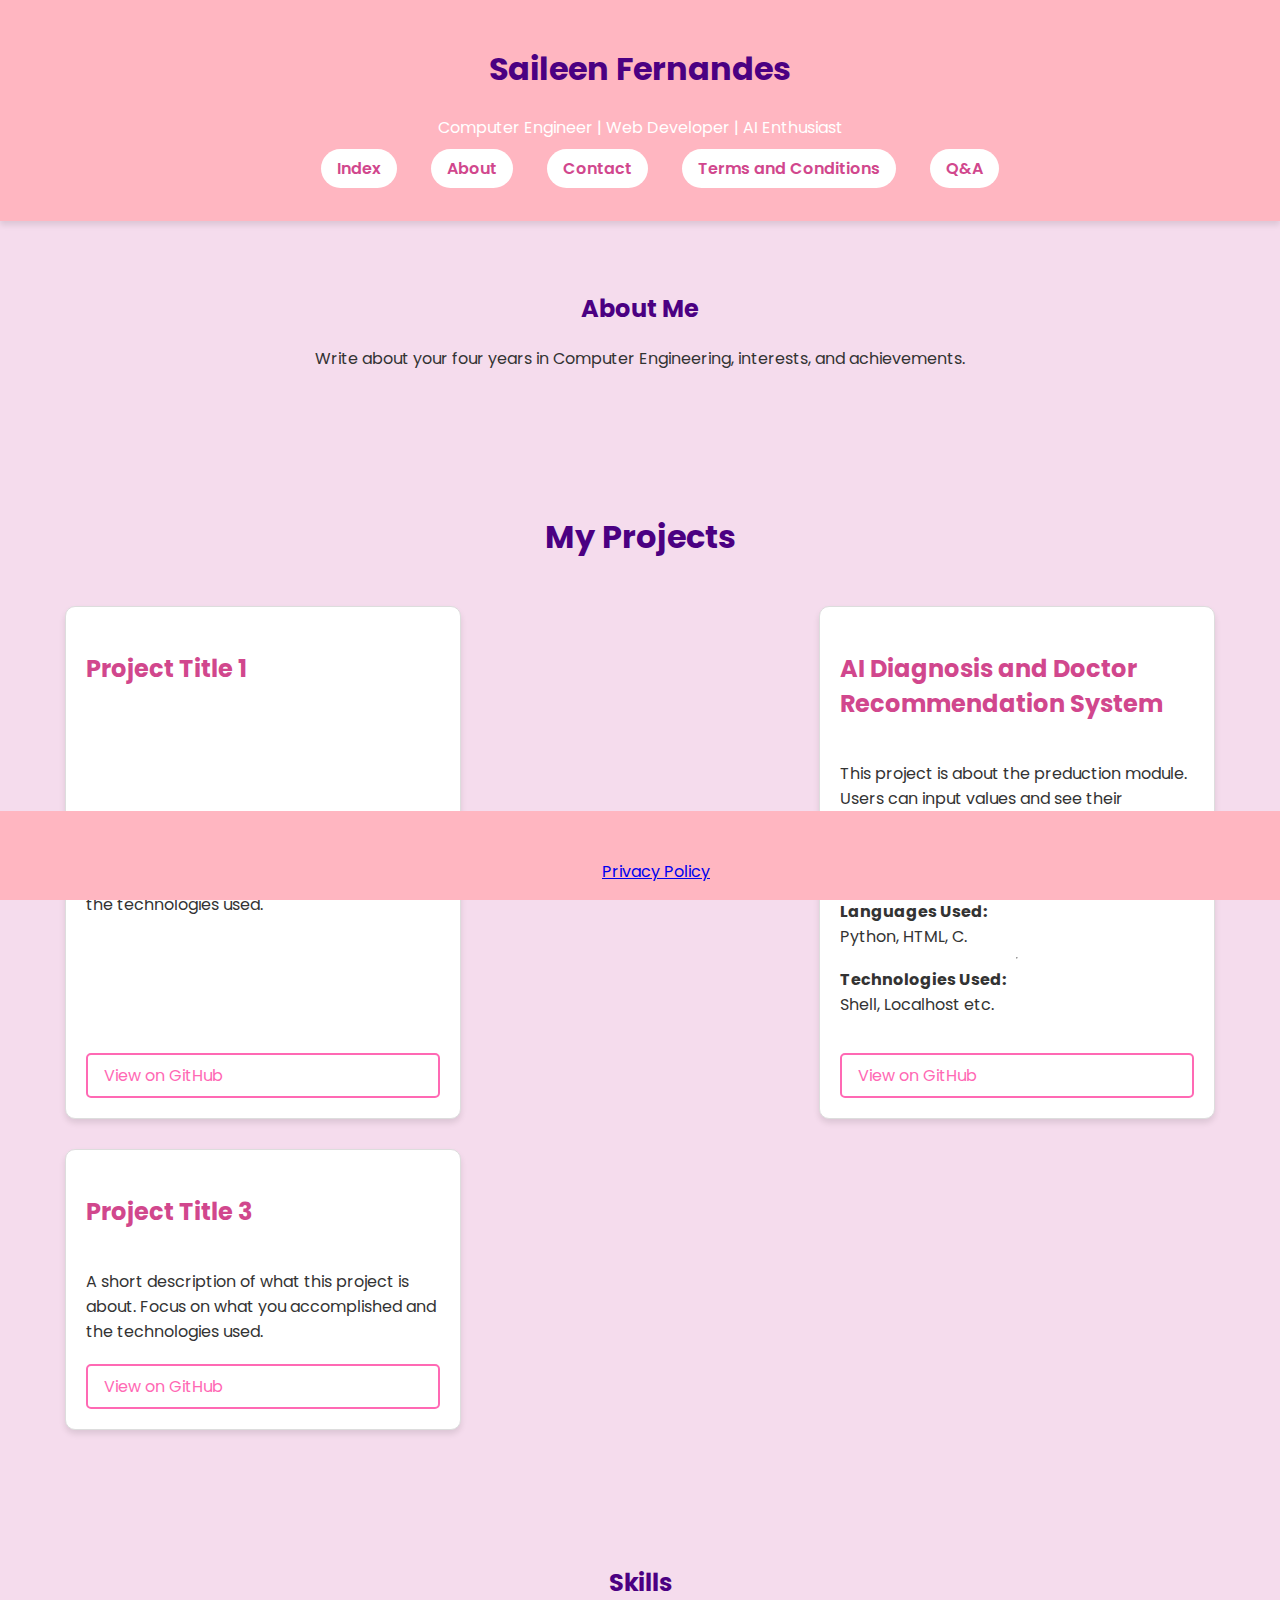
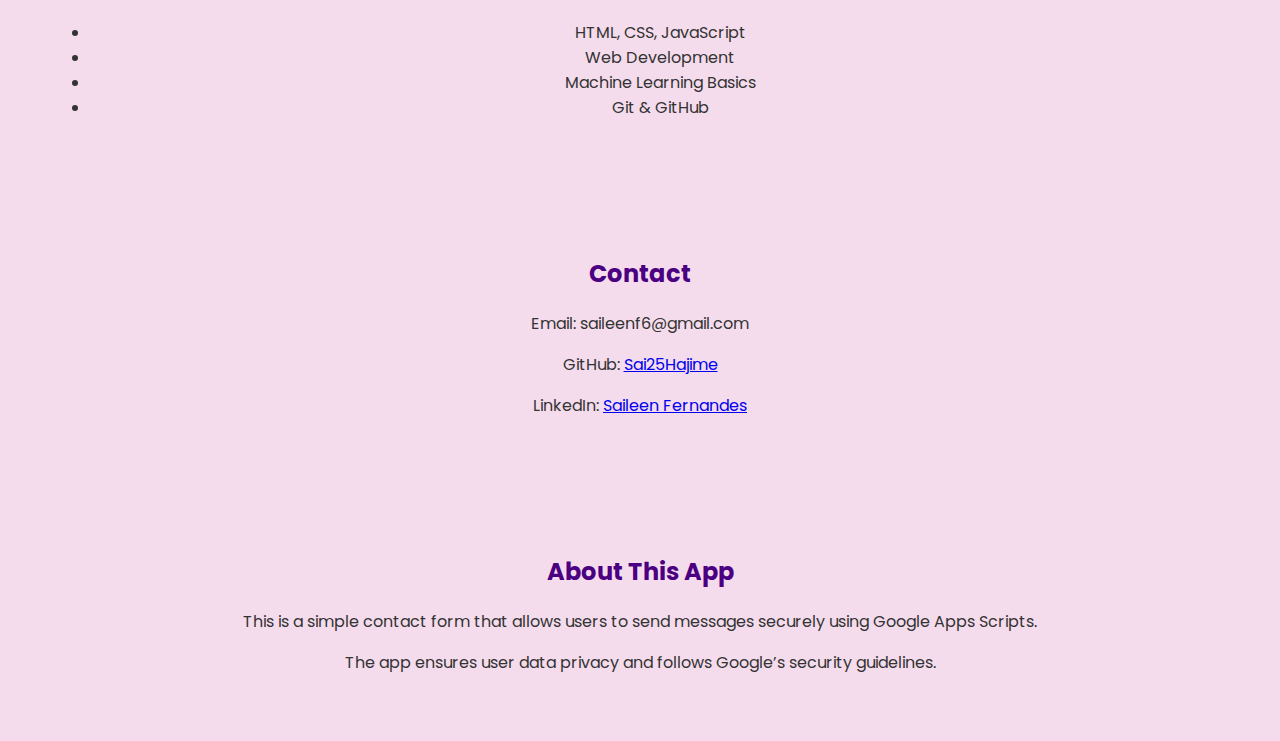
==== index.html @ e2573e19 "Update index.html" ====
<!DOCTYPE html>
<html lang="en">
<head>
    <meta charset="UTF-8">
    <meta name="viewport" content="width=device-width, initial-scale=1.0">
    <meta name="description" content="Saileen Fernandes' Portfolio - Contact me and learn more about my work.">
    <meta name="author" content="Saileen Fernandes">
    <meta name="google-site-verification" content="kmVAQYFOPwcrWgPPDZxK4PKsFajjadbrKK0uUcUKmkM" />
    <title>My Portfolio</title>
    <link href="https://fonts.googleapis.com/css2?family=Poppins:wght@400;700&display=swap" rel="stylesheet">
    <link rel="stylesheet" href="static/css/styles.css">
</head>
<body>
    <header>
        <h1>Saileen Fernandes</h1>
        <p>Computer Engineer | Web Developer | AI Enthusiast</p>
        <nav>
            <ul>
                <a href="index.html">Index</a>
                <a href="about.html">About</a>
                <a href="contact.html">Contact</a>
                <a href="terms.html">Terms and Conditions</a>
                <a href="questions-answers.html">Q&A</a>
            </ul>
        </nav>
    </header>
    
    <section id="about">
        <h2>About Me</h2>
        <p>Write about your four years in Computer Engineering, interests, and achievements.</p>
    </section>
    
    <section class="projects">
        <h2>My Projects</h2>
        <div class="project-box">
            <h3>Project Title 1</h3>
            <p>A short description of what this project is about. Focus on what you accomplished and the technologies used.</p>
            <a href="https://github.com/yourusername/project1" target="_blank">View on GitHub</a>
        </div>
        <div class="project-box">
            <h3>AI Diagnosis and Doctor Recommendation System</h3>
            <p>This project is about the preduction module. Users can input values and see their prediction and they will get a list of recommended doctors. 
            <hr><b>Languages Used:</b> Python, HTML, C. 
            <hr><b>Technologies Used:</b> Shell, Localhost etc.</p>
            <a href="https://github.com/Sai25Hajime/AI-Diagnosis-and-Doctor-Recommendation-System" target="_blank">View on GitHub</a>
        </div>
        <div class="project-box">
            <h3>Project Title 3</h3>
            <p>A short description of what this project is about. Focus on what you accomplished and the technologies used.</p>
            <a href="https://github.com/yourusername/project3" target="_blank">View on GitHub</a>
        </div>
    </section>
    
    <section id="skills">
        <h2>Skills</h2>
        <ul>
            <li>HTML, CSS, JavaScript</li>
            <li>Web Development</li>
            <li>Machine Learning Basics</li>
            <li>Git & GitHub</li>
        </ul>
    </section>
    
    <section id="contact">
        <h2>Contact</h2>
        <p>Email: saileenf6@gmail.com</p>
        <p>GitHub: <a href="https://github.com/Sai25Hajime">Sai25Hajime</a></p>
        <p>LinkedIn: <a href="https://www.linkedin.com/in/saileen-fernandes-553a032b3?utm_source=share&utm_campaign=share_via&utm_content=profile&utm_medium=android_app">Saileen Fernandes</a></p>
        
    </section>
    <section id="about-app">
        <h2>About This App</h2>
        <p>This is a simple contact form that allows users to send messages securely using Google Apps Scripts.</p>
        <p>The app ensures user data privacy and follows Google’s security guidelines.</p>
    </section>
    <footer>
        <p>&copy; 2024 Saileen Fernandes</p>
    </footer>
    <footer>
        <a href="privacy.html">Privacy Policy</a>
    </footer>
    <script src="script.js"></script>
</body>
</html>
---- static/css/styles.css ----
/* General Styling */
body {
    font-family: 'Poppins', sans-serif;
    margin: 0;
    padding: 0;
    background-color: #f5dced; /* Soft pink background */
    color: #333; /* Dark gray text */
}

/* Header Styling */
header {
    background-color: #ffb6c1; /* Soft pink */
    color: white;
    text-align: center;
    padding: 1.5rem;
    box-shadow: 0px 4px 6px rgba(0, 0, 0, 0.1);
}

/* Navigation */
nav {
    margin-top: 10px;
}

nav a {
    text-decoration: none;
    color: #d1478d;
    font-weight: 600;
    margin: 0 15px;
    padding: 8px 16px;
    border-radius: 20px;
    background-color: white; /* Hot pink */
    transition: 0.3s ease-in-out;
}

nav a:hover {
    background-color: #d1478d; /* Slightly darker pink */
    color:white;
}

nav a:active {
    background-color: #f2cbee; /* Darker pink */
}

/* Main Section */
section {
    text-align: center;
    padding: 50px;
}

h1, h2 {
    color: #4B0082; /* Dark pink for headings */
}

/* Buttons */
button {
    background-color: #ff69b4;
    color: white;
    border: none;
    padding: 12px 20px;
    font-size: 16px;
    border-radius: 25px;
    cursor: pointer;
    transition: 0.3s;
}

button:hover {
    background-color: #6a0dad; /* Darker pink */
}

button:active {
    background-color: #9aa4e6; /* Darker pink */
}

/* Footer */
footer {
    text-align: center;
    background-color: #ffb6c1;
    color: white;
    padding: 1rem;
    position: fixed;
    bottom: 0;
    width: 100%;
}

/* Project Section Styling */
.projects {
    display: flex;
    justify-content: space-between;
    flex-wrap: wrap;
    text-align: center;
    padding: 50px;
}

.projects h2 {
    font-size: 2rem;
    color: #4B0082; /* Dark purple for headings */
    margin-bottom: 30px;
    width: 100%;
}

.project-box {
    display: flex;
    flex-direction: column;
    justify-content: space-between;
    width: 30%;
    margin: 15px;
    padding: 20px;
    background-color: #fff;
    border: 1px solid #ddd;
    border-radius: 10px;
    box-shadow: 0 4px 6px rgba(0, 0, 0, 0.1);
    text-align: left;
    transition: transform 0.3s ease-in-out;
}

.project-box:hover {
    transform: scale(1.05);
    box-shadow: 0 8px 12px rgba(0, 0, 0, 0.15);
}

.project-box h3 {
    font-size: 1.5rem;
    color: #d1478d; /* Dark pink for project titles */
}

.project-box p {
    font-size: 1rem;
    color: #333;
    margin-bottom: 20px;
}

.project-box a {
    font-size: 1rem;
    color: #ff69b4; /* Hot pink link */
    text-decoration: none;
    border: 2px solid #ff69b4;
    padding: 8px 16px;
    border-radius: 5px;
    transition: 0.3s ease;
}

.project-box a:hover {
    background-color: #d1478d;
    color: white;
    border-color: #d1478d;
}
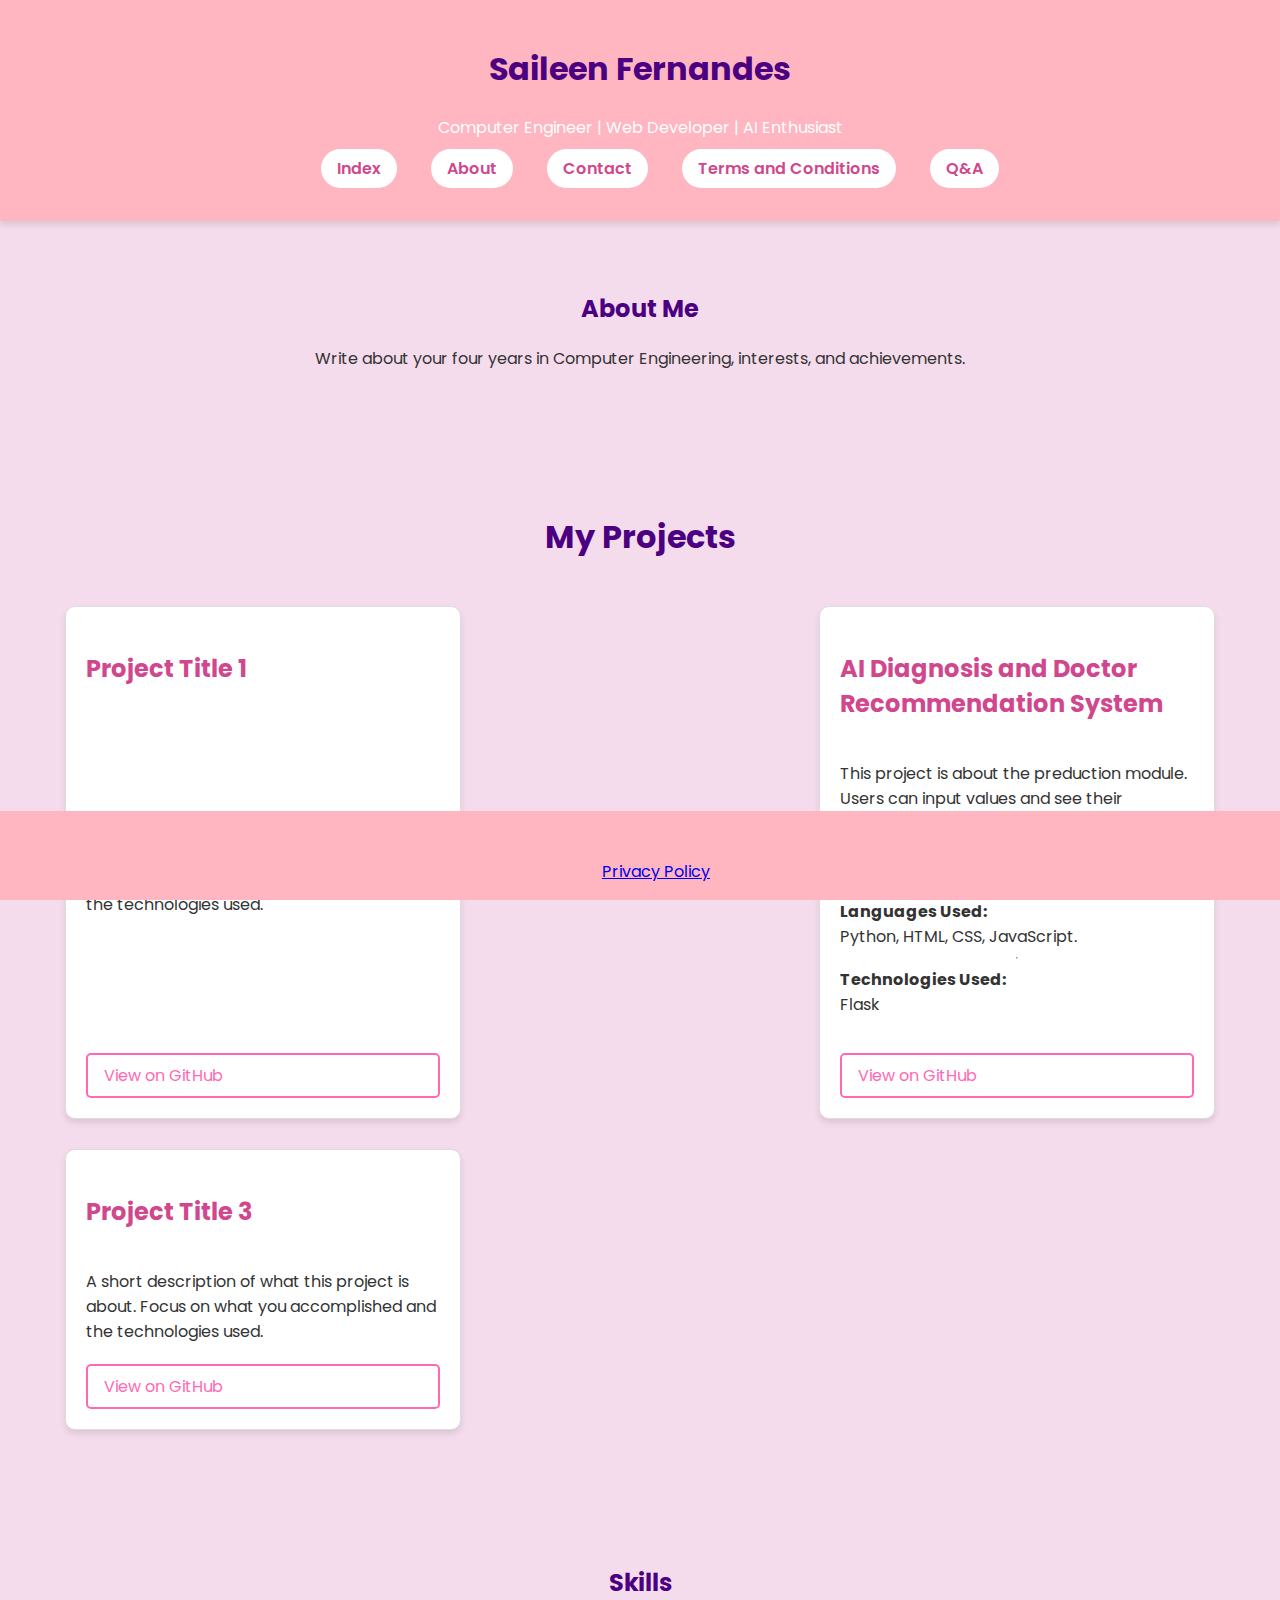
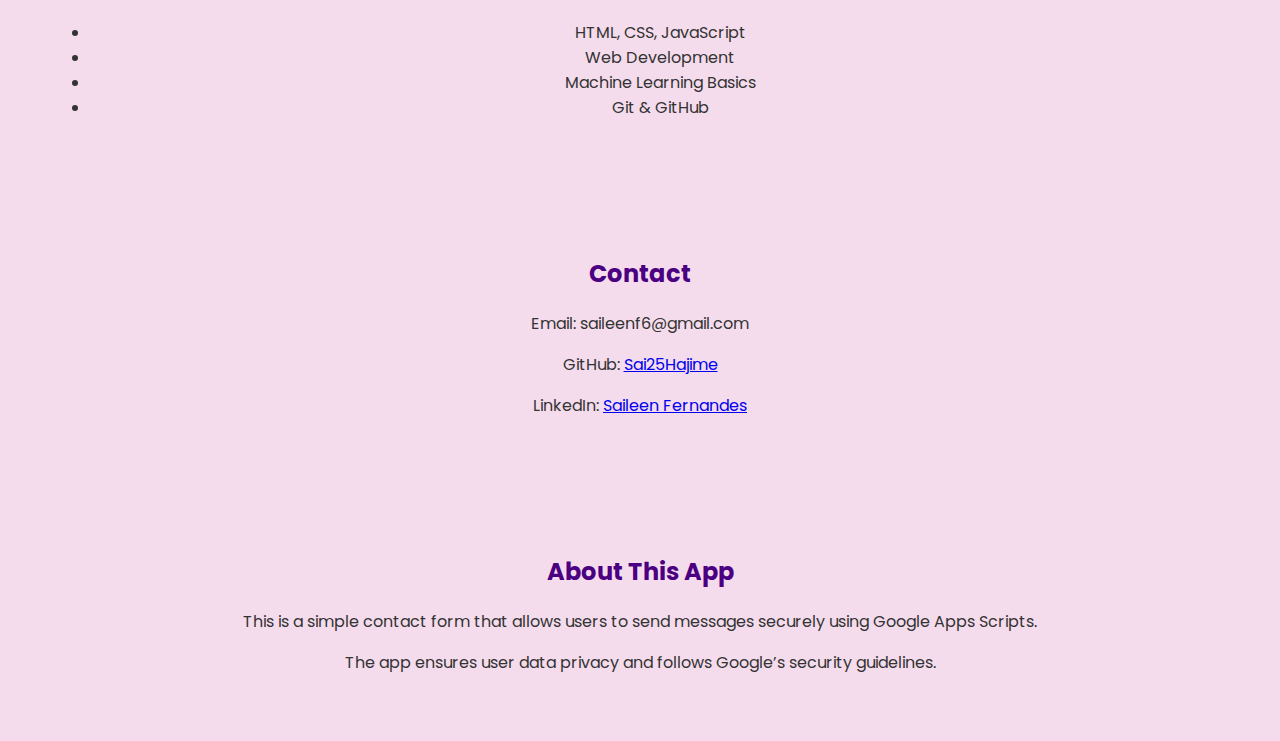
==== commit f9afceb8: "Update index.html" ====
--- a/index.html
+++ b/index.html
@@ -40,8 +40,8 @@
         <div class="project-box">
             <h3>AI Diagnosis and Doctor Recommendation System</h3>
             <p>This project is about the preduction module. Users can input values and see their prediction and they will get a list of recommended doctors. 
-            <hr><b>Languages Used:</b> Python, HTML, C. 
-            <hr><b>Technologies Used:</b> Shell, Localhost etc.</p>
+            <hr><b>Languages Used:</b> Python, HTML, CSS, JavaScript. 
+            <hr><b>Technologies Used:</b> Flask </p>
             <a href="https://github.com/Sai25Hajime/AI-Diagnosis-and-Doctor-Recommendation-System" target="_blank">View on GitHub</a>
         </div>
         <div class="project-box">
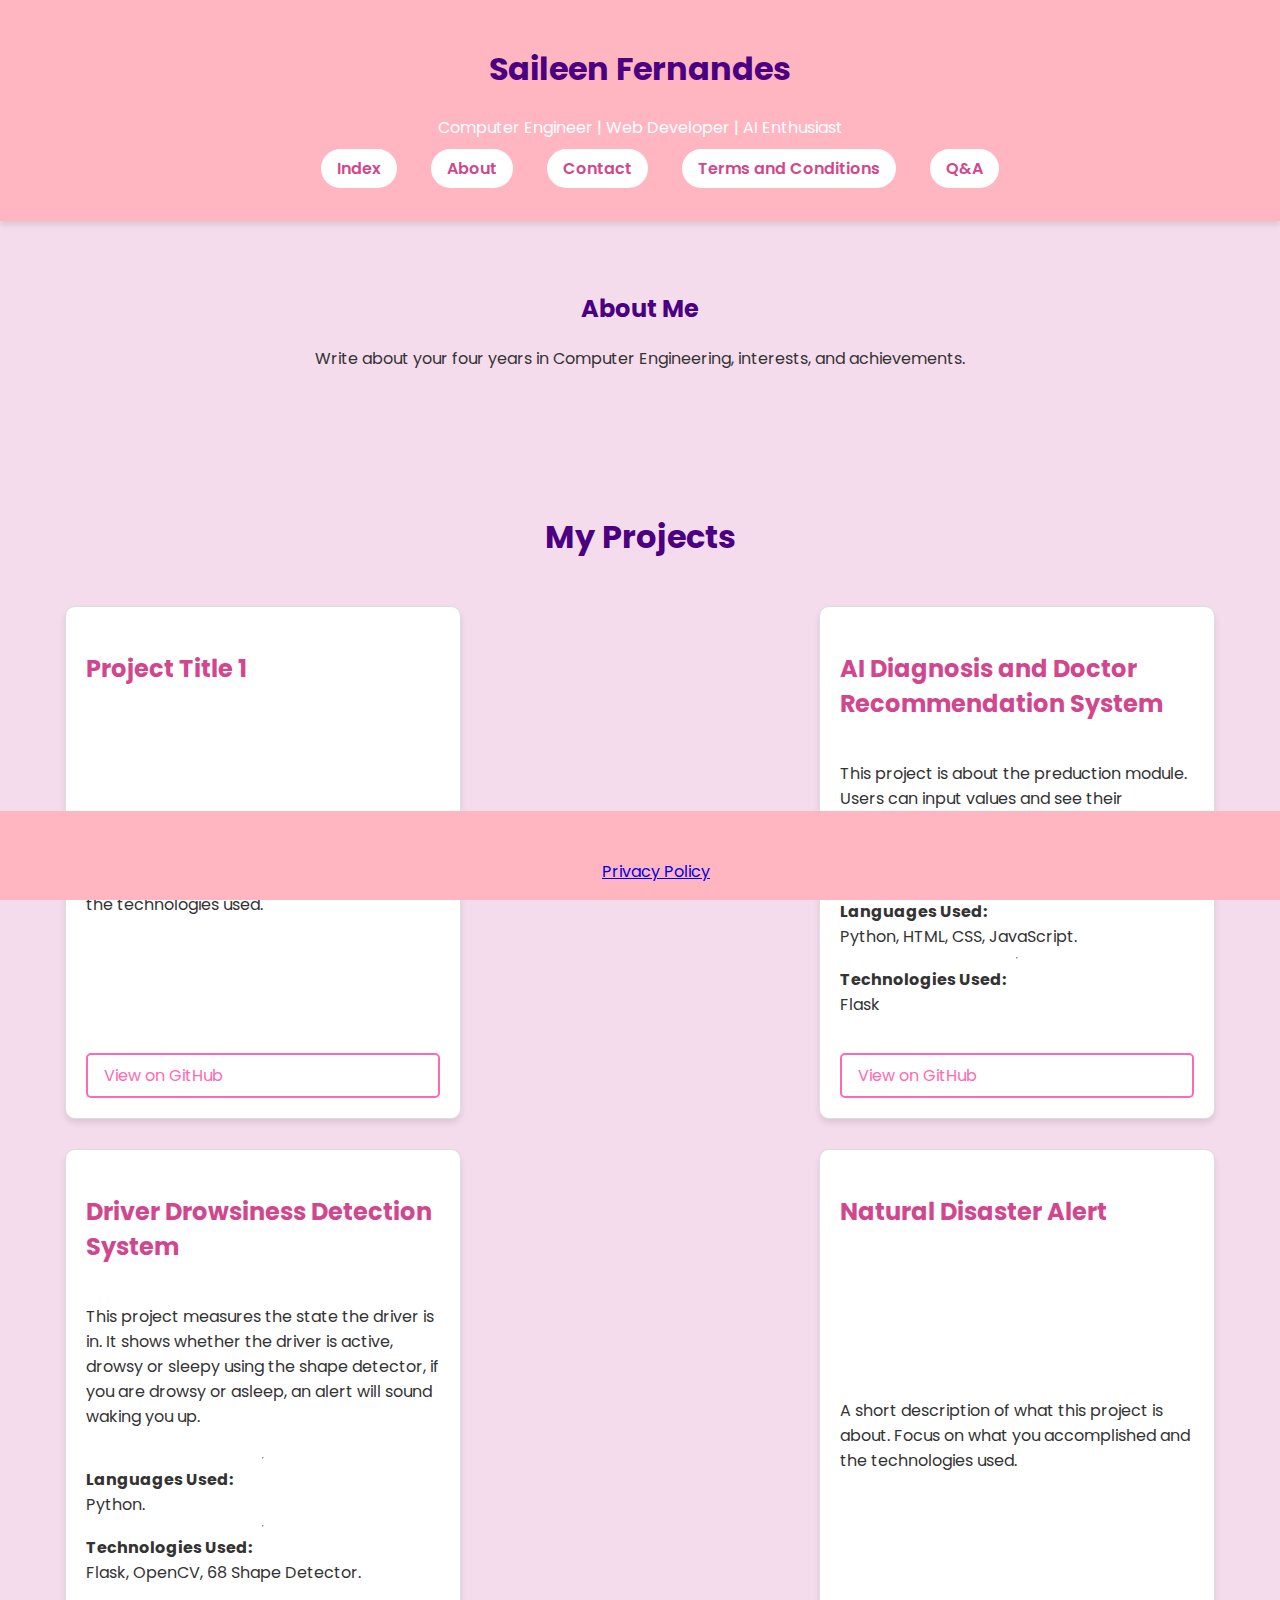
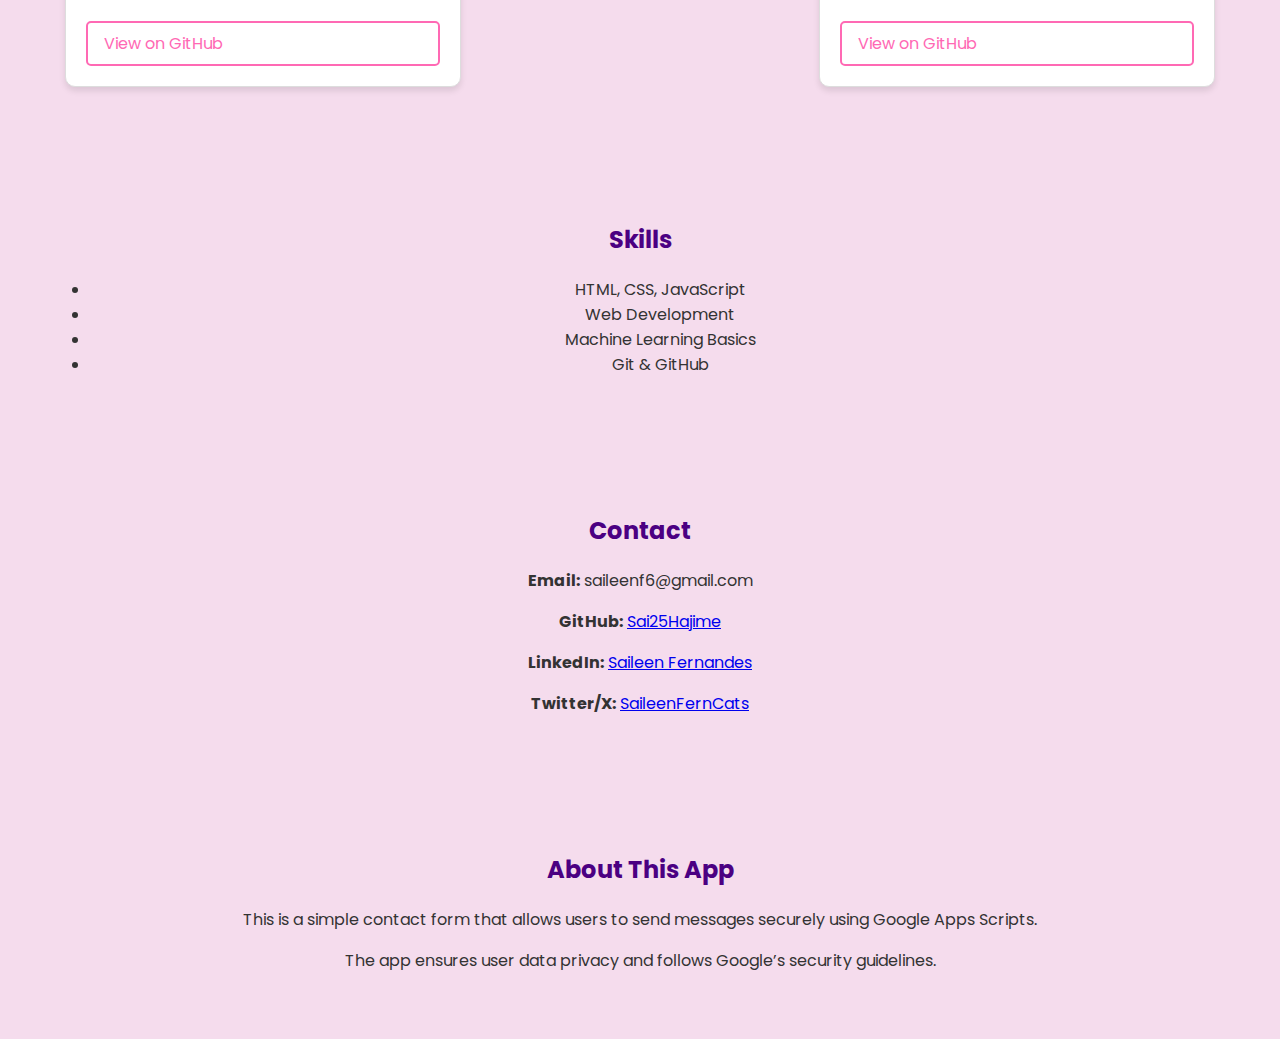
==== commit c6135bbd: "Update index.html" ====
--- a/index.html
+++ b/index.html
@@ -39,15 +39,23 @@
         </div>
         <div class="project-box">
             <h3>AI Diagnosis and Doctor Recommendation System</h3>
-            <p>This project is about the preduction module. Users can input values and see their prediction and they will get a list of recommended doctors. 
+            <p>This project is about the preduction module. Users can input values and see their prediction and they will get a list of recommended doctors. It's for diabetes.
             <hr><b>Languages Used:</b> Python, HTML, CSS, JavaScript. 
             <hr><b>Technologies Used:</b> Flask </p>
             <a href="https://github.com/Sai25Hajime/AI-Diagnosis-and-Doctor-Recommendation-System" target="_blank">View on GitHub</a>
         </div>
         <div class="project-box">
-            <h3>Project Title 3</h3>
+            <h3>Driver Drowsiness Detection System</h3>
+            <p>This project measures the state the driver is in. It shows whether the driver is active, drowsy or sleepy using the shape detector, if you are drowsy or asleep, an alert will sound waking you up.
+            <hr><b>Languages Used:</b> Python. 
+            <hr><b>Technologies Used:</b> Flask, OpenCV, 68 Shape Detector. </p>
+            
+            <a href="https://github.com/Sai25Hajime/Driver-Drowsiness-Detection-System" target="_blank">View on GitHub</a>
+        </div>
+        <div class="project-box">
+            <h3>Natural Disaster Alert</h3>
             <p>A short description of what this project is about. Focus on what you accomplished and the technologies used.</p>
-            <a href="https://github.com/yourusername/project3" target="_blank">View on GitHub</a>
+            <a href="https://github.com/Sai25Hajime/Natural-Disaster-Alert" target="_blank">View on GitHub</a>
         </div>
     </section>
     
@@ -63,10 +71,10 @@
     
     <section id="contact">
         <h2>Contact</h2>
-        <p>Email: saileenf6@gmail.com</p>
-        <p>GitHub: <a href="https://github.com/Sai25Hajime">Sai25Hajime</a></p>
-        <p>LinkedIn: <a href="https://www.linkedin.com/in/saileen-fernandes-553a032b3?utm_source=share&utm_campaign=share_via&utm_content=profile&utm_medium=android_app">Saileen Fernandes</a></p>
-        
+        <p><b>Email:</b> saileenf6@gmail.com</p>
+        <p><b>GitHub:</b> <a href="https://github.com/Sai25Hajime">Sai25Hajime</a></p>
+        <p><b>LinkedIn:</b> <a href="https://www.linkedin.com/in/saileen-fernandes-553a032b3?utm_source=share&utm_campaign=share_via&utm_content=profile&utm_medium=android_app">Saileen Fernandes</a></p>
+        <p><b>Twitter/X:</b> <a href="https://x.com/SaileenFernCats">SaileenFernCats</a></p>
     </section>
     <section id="about-app">
         <h2>About This App</h2>
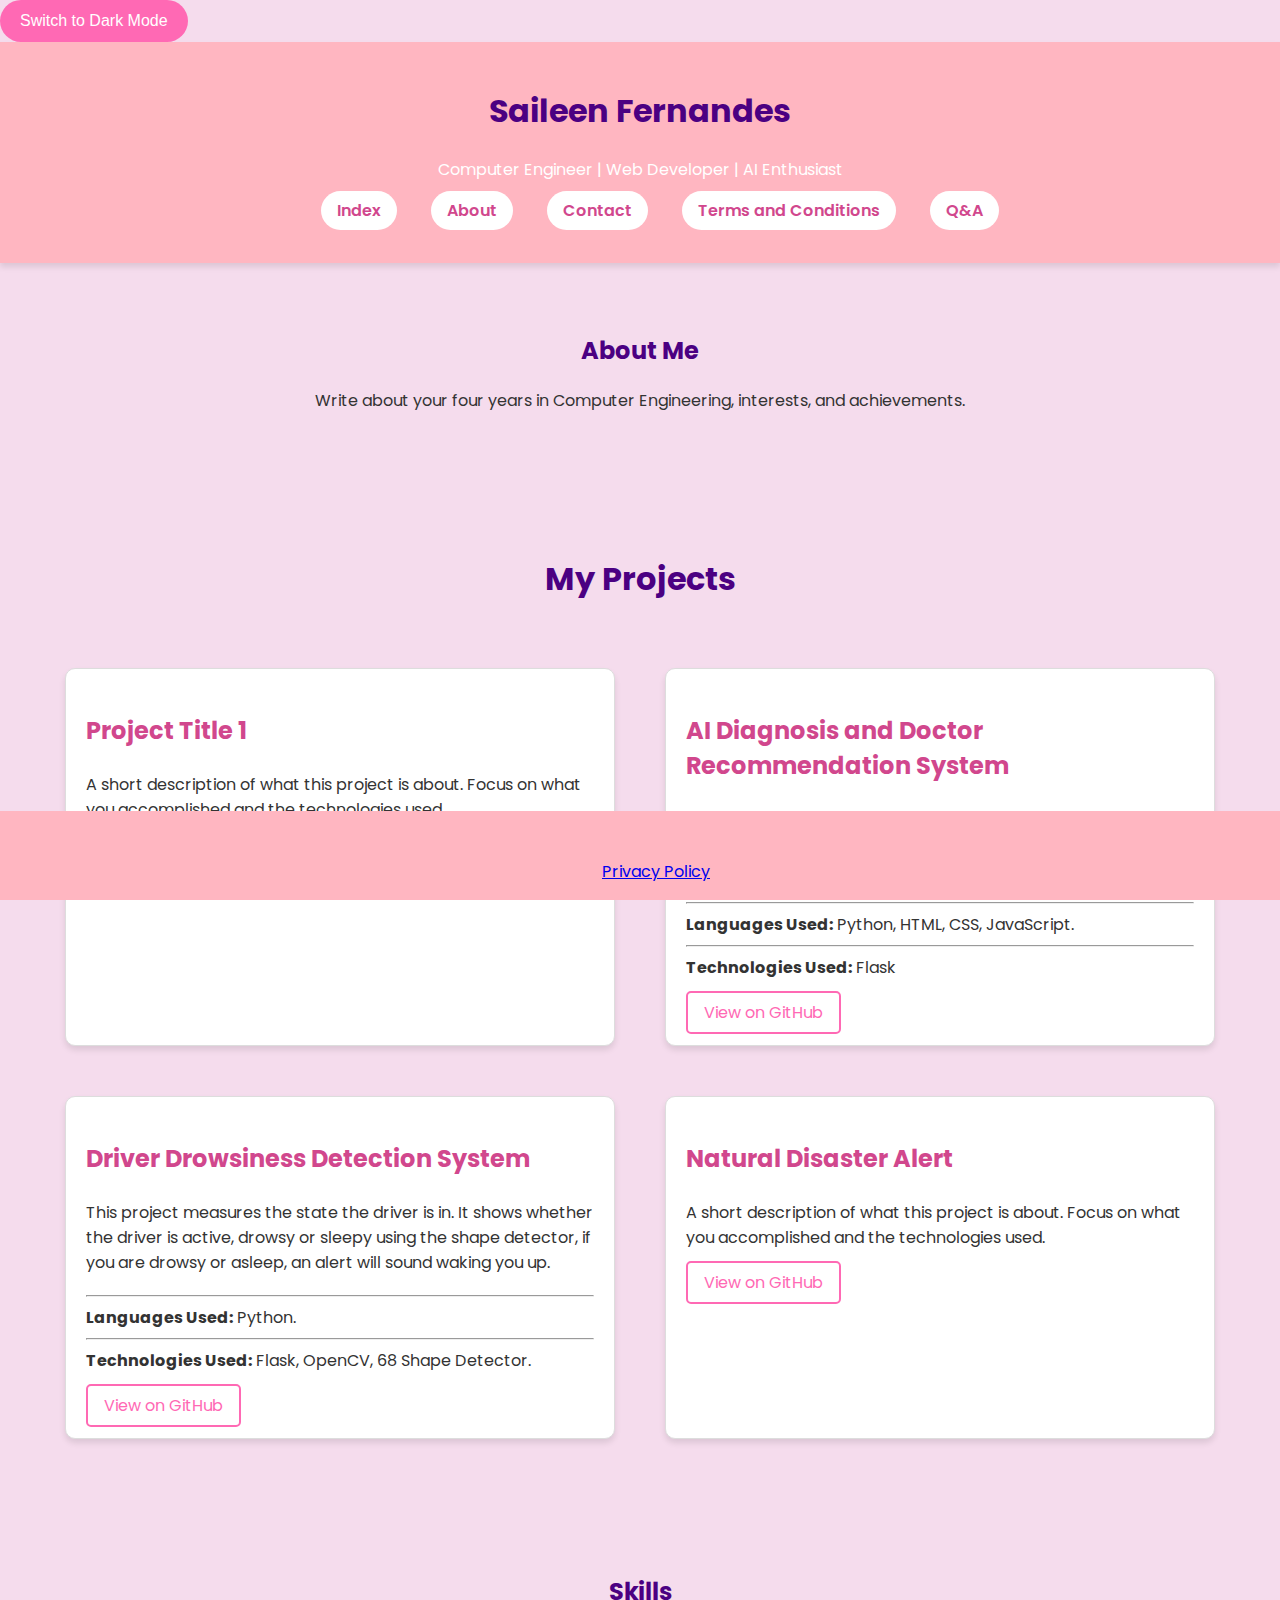
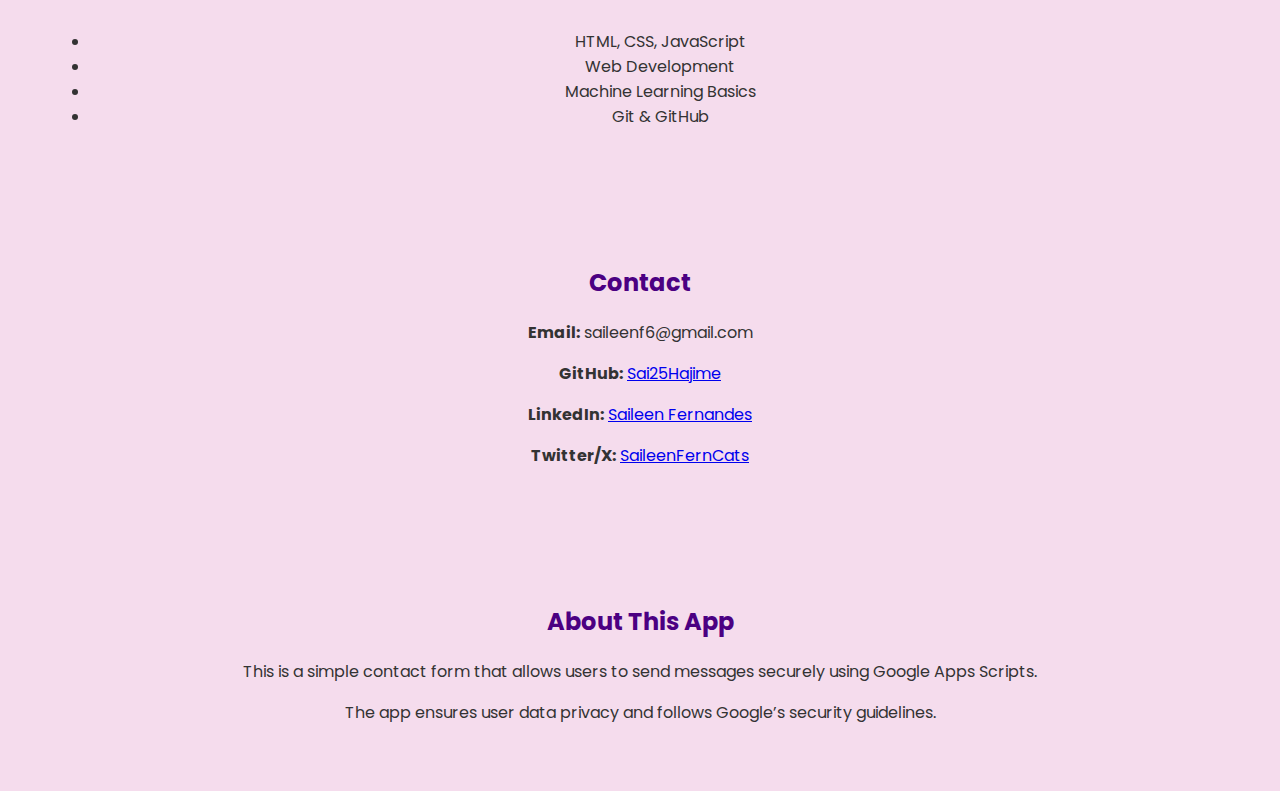
==== commit 62f37183: "Update index.html" ====
--- a/index.html
+++ b/index.html
@@ -9,6 +9,7 @@
     <title>My Portfolio</title>
     <link href="https://fonts.googleapis.com/css2?family=Poppins:wght@400;700&display=swap" rel="stylesheet">
     <link rel="stylesheet" href="static/css/styles.css">
+    <button id="theme-toggle">Switch to Dark Mode</button>
 </head>
 <body>
     <header>
--- a/static/css/styles.css
+++ b/static/css/styles.css
@@ -87,6 +87,7 @@
     display: flex;
     justify-content: space-between;
     flex-wrap: wrap;
+    gap: 20px; /* Adds spacing between the boxes */
     text-align: center;
     padding: 50px;
 }
@@ -99,10 +100,7 @@
 }
 
 .project-box {
-    display: flex;
-    flex-direction: column;
-    justify-content: space-between;
-    width: 30%;
+    flex: 1 1 30%; /* This allows the project boxes to grow/shrink and fill the available space */
     margin: 15px;
     padding: 20px;
     background-color: #fff;
@@ -111,6 +109,7 @@
     box-shadow: 0 4px 6px rgba(0, 0, 0, 0.1);
     text-align: left;
     transition: transform 0.3s ease-in-out;
+    min-width: 280px; /* Ensures the boxes don't get too small on small screens */
 }
 
 .project-box:hover {
@@ -144,3 +143,55 @@
     color: white;
     border-color: #d1478d;
 }
+
+/* Dark Mode */
+.dark-mode {
+    background-color: #121212;
+    color: #e0e0e0;
+}
+
+.dark-mode header {
+    background-color: #333;
+}
+
+.dark-mode nav a {
+    background-color: #444;
+    color: white;
+}
+
+.dark-mode nav a:hover {
+    background-color: #555;
+}
+
+.dark-mode .project-box {
+    background-color: #222;
+    border-color: #444;
+}
+
+.dark-mode .project-box h3 {
+    color: #ff69b4;
+}
+
+.dark-mode .project-box a {
+    color: #ff69b4;
+    border-color: #ff69b4;
+}
+
+.dark-mode .project-box a:hover {
+    background-color: #d1478d;
+    color: white;
+}
+
+.dark-mode footer {
+    background-color: #333;
+}
+
+
+
+/* Responsive adjustment */
+@media screen and (max-width: 768px) {
+    .project-box {
+        flex: 1 1 100%; /* On smaller screens, each box will take 100% width */
+        margin: 10px 0;
+    }
+}
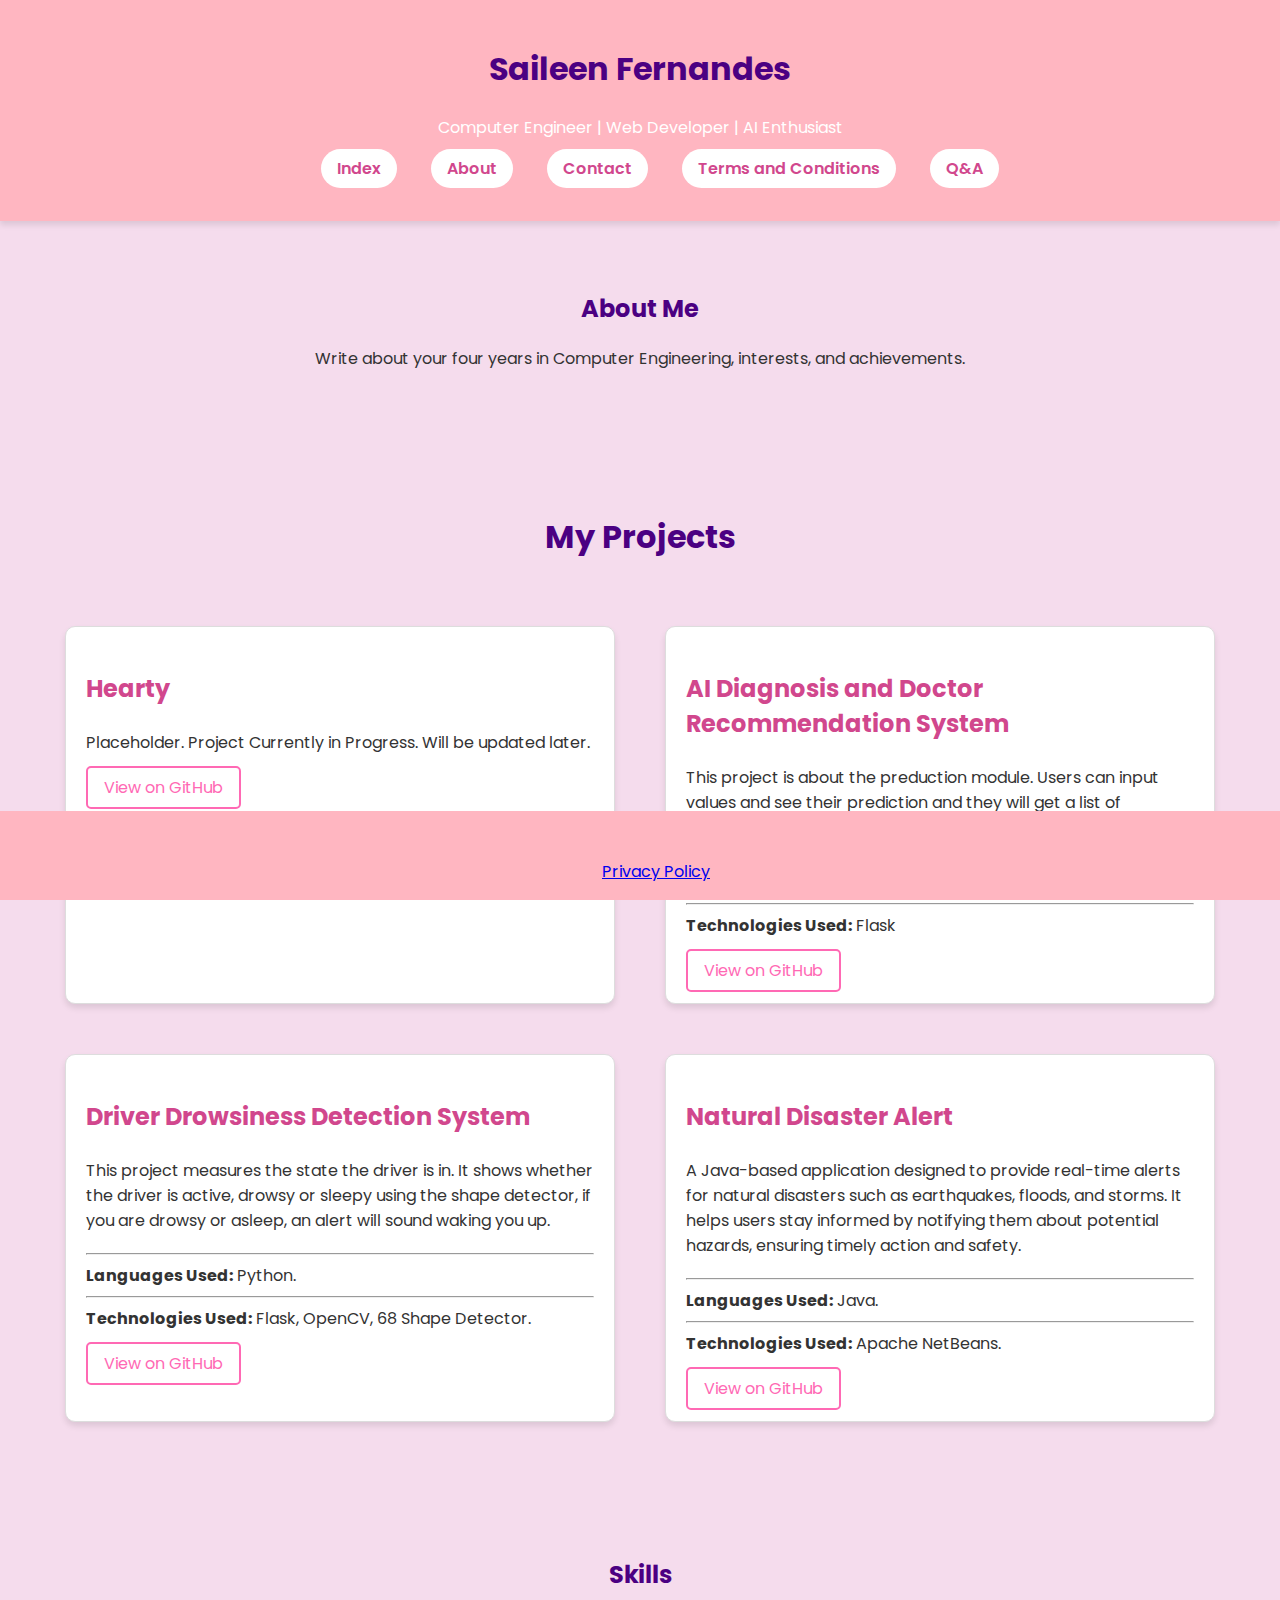
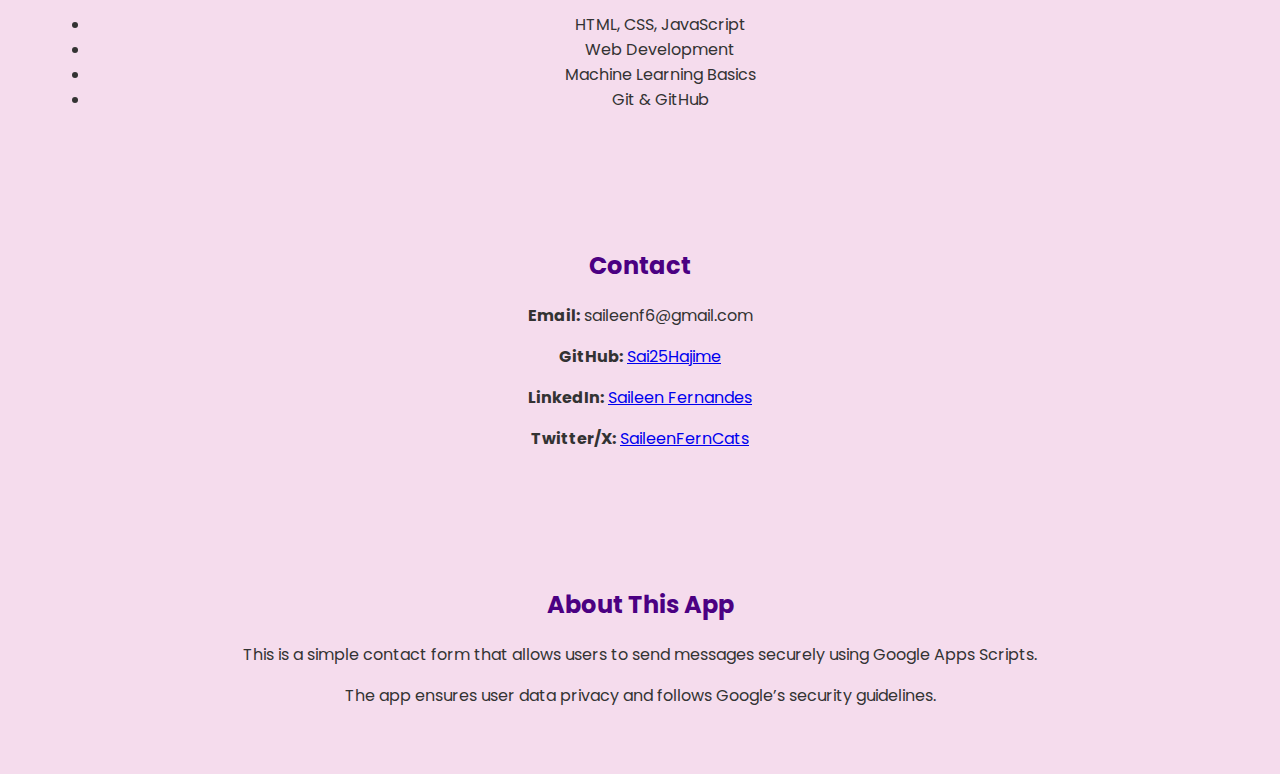
==== commit 8cd5cfdd: "Update index.html" ====
--- a/index.html
+++ b/index.html
@@ -9,7 +9,6 @@
     <title>My Portfolio</title>
     <link href="https://fonts.googleapis.com/css2?family=Poppins:wght@400;700&display=swap" rel="stylesheet">
     <link rel="stylesheet" href="static/css/styles.css">
-    <button id="theme-toggle">Switch to Dark Mode</button>
 </head>
 <body>
     <header>
@@ -34,8 +33,8 @@
     <section class="projects">
         <h2>My Projects</h2>
         <div class="project-box">
-            <h3>Project Title 1</h3>
-            <p>A short description of what this project is about. Focus on what you accomplished and the technologies used.</p>
+            <h3>Hearty</h3>
+            <p>Placeholder. Project Currently in Progress. Will be updated later.</p>
             <a href="https://github.com/yourusername/project1" target="_blank">View on GitHub</a>
         </div>
         <div class="project-box">
@@ -55,7 +54,9 @@
         </div>
         <div class="project-box">
             <h3>Natural Disaster Alert</h3>
-            <p>A short description of what this project is about. Focus on what you accomplished and the technologies used.</p>
+            <p>A Java-based application designed to provide real-time alerts for natural disasters such as earthquakes, floods, and storms. It helps users stay informed by notifying them about potential hazards, ensuring timely action and safety.
+            <hr><b>Languages Used:</b> Java. 
+            <hr><b>Technologies Used:</b> Apache NetBeans.</p>
             <a href="https://github.com/Sai25Hajime/Natural-Disaster-Alert" target="_blank">View on GitHub</a>
         </div>
     </section>
--- a/static/css/styles.css
+++ b/static/css/styles.css
@@ -50,6 +50,33 @@
 h1, h2 {
     color: #4B0082; /* Dark pink for headings */
 }
+
+/* Light Mode Links */
+a {
+    color: #0000EE; /* Default blue */
+}
+
+a:hover {
+    color: #FF0000; /* Red */
+}
+
+a:visited {
+    color: #800080; /* Purple */
+}
+
+/* Dark Mode Links */
+.dark-mode a {
+    color: #8ab4f8; /* Light blue */
+}
+
+.dark-mode a:hover {
+    color: #ff7675; /* Soft red */
+}
+
+.dark-mode a:visited {
+    color: #a479d9; /* Soft purple */
+}
+
 
 /* Buttons */
 button {
@@ -155,12 +182,16 @@
 }
 
 .dark-mode nav a {
-    background-color: #444;
+    background-color: #6a0dad;;
     color: white;
 }
 
 .dark-mode nav a:hover {
-    background-color: #555;
+    background-color: #8a2be2;
+}
+
+.dark-mode nav a:active {
+     background-color: #eb7fd3; /* Darker pink */
 }
 
 .dark-mode .project-box {
@@ -186,7 +217,24 @@
     background-color: #333;
 }
 
-
+.dark-mode .project-box p {
+    color: #e0e0e0;
+}
+.dark-mode h1, .dark-mode h2 {
+    color: #b19cd9; /* Light pink or white to contrast with dark background */
+}
+
+.dark-mode a {
+    color: #62b6f9; /* Light blue */
+}
+
+.dark-mode a:hover {
+    color: #00b4d8; /* Cyan */
+}
+
+.dark-mode a:visited {
+    color: #b892ff; /* Light purple */
+}
 
 /* Responsive adjustment */
 @media screen and (max-width: 768px) {
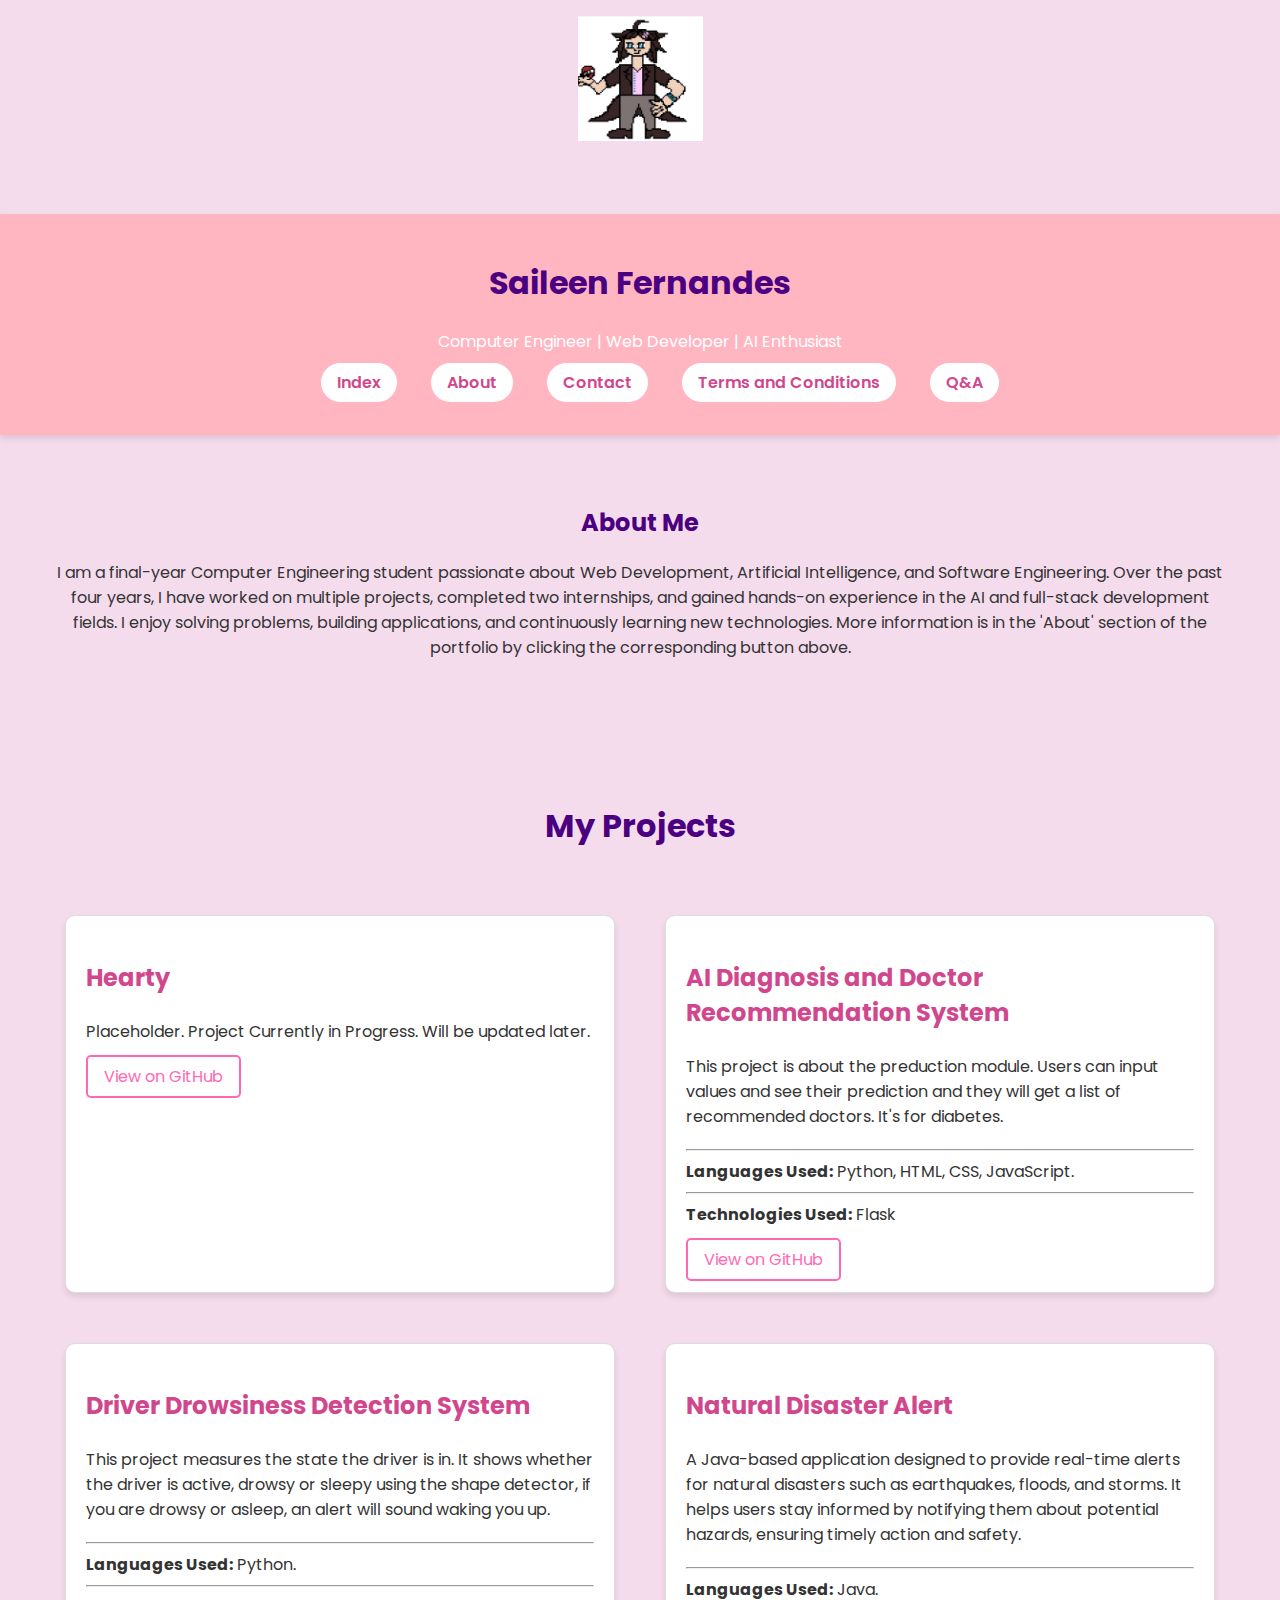
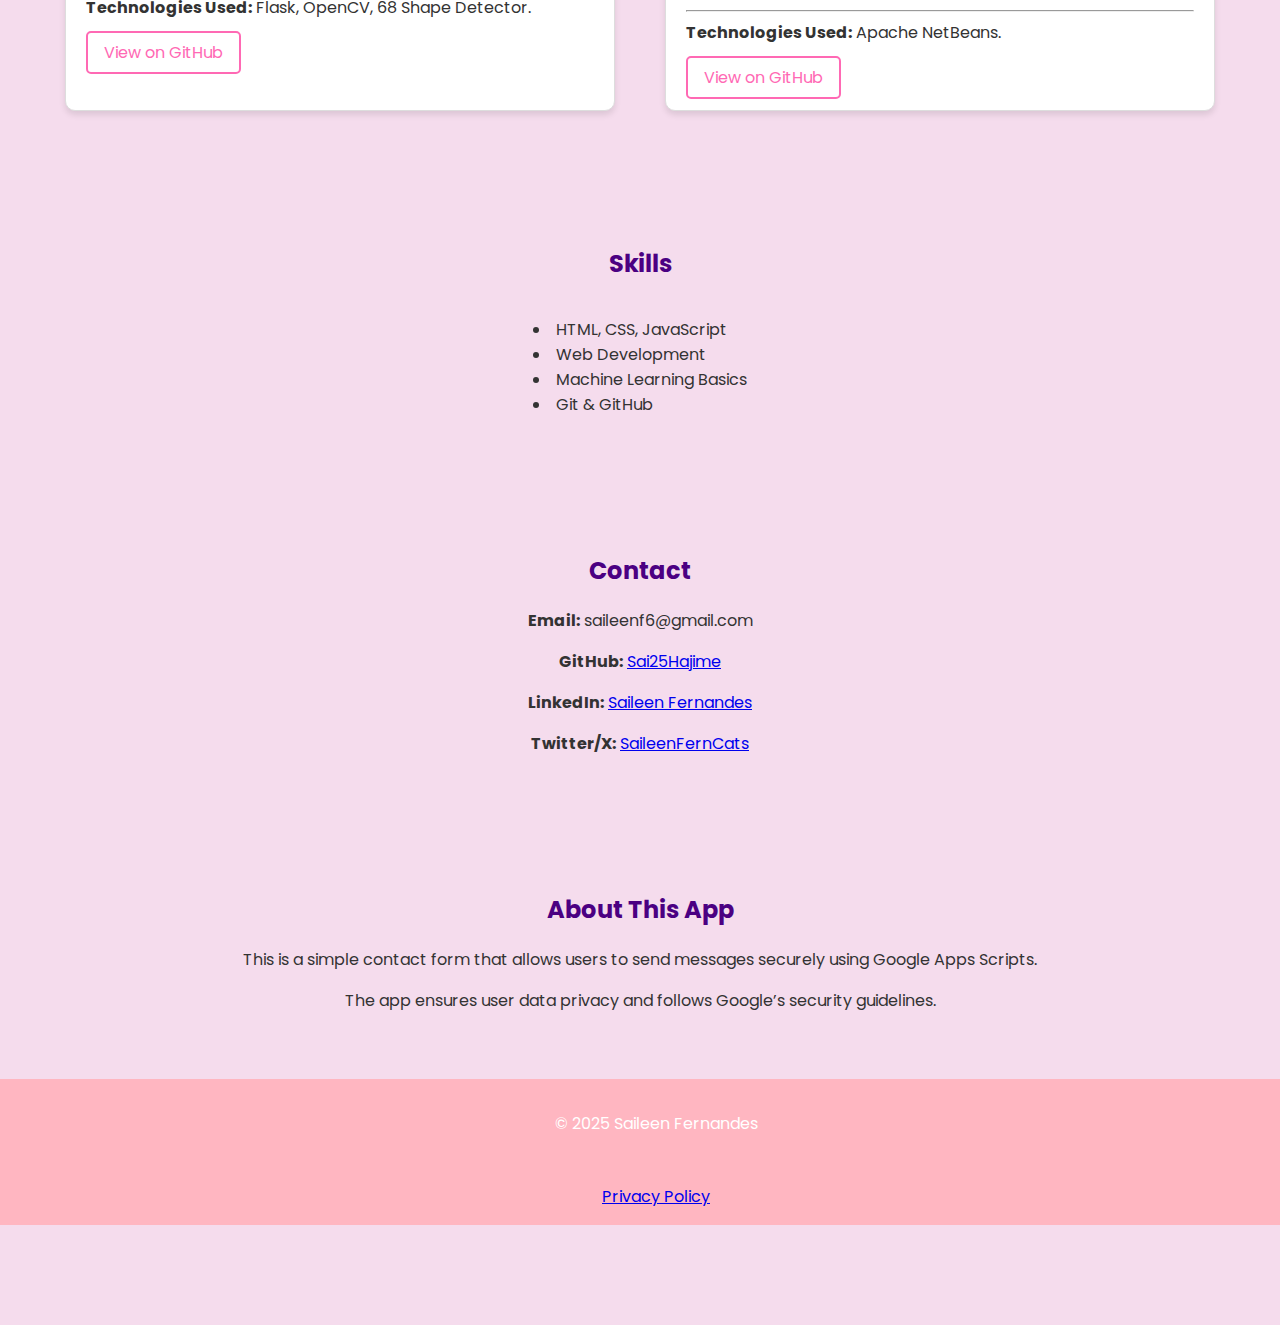
==== commit 65c3d830: "Update index.html" ====
--- a/index.html
+++ b/index.html
@@ -10,7 +10,18 @@
     <link href="https://fonts.googleapis.com/css2?family=Poppins:wght@400;700&display=swap" rel="stylesheet">
     <link rel="stylesheet" href="static/css/styles.css">
 </head>
-<body>
+    <body style = "margin: 0 0 0; text-align: center">
+
+    <p id = "head_bar">
+
+        <a href="index.html">
+          <img src="static/images/Theodore Pixel Art.jpeg" width="125" height="125" alt="Theodore Fairin">
+        </a>
+
+    </p>
+
+    <br><br>
+    <body>
     <header>
         <h1>Saileen Fernandes</h1>
         <p>Computer Engineer | Web Developer | AI Enthusiast</p>
@@ -27,7 +38,9 @@
     
     <section id="about">
         <h2>About Me</h2>
-        <p>Write about your four years in Computer Engineering, interests, and achievements.</p>
+        <p> I am a final-year Computer Engineering student passionate about Web Development, Artificial Intelligence, and Software Engineering. 
+    Over the past four years, I have worked on multiple projects, completed two internships, and gained hands-on experience in the AI and full-stack development fields. 
+    I enjoy solving problems, building applications, and continuously learning new technologies. More information is in the 'About' section of the portfolio by clicking the corresponding button above.</p>
     </section>
     
     <section class="projects">
@@ -84,7 +97,7 @@
         <p>The app ensures user data privacy and follows Google’s security guidelines.</p>
     </section>
     <footer>
-        <p>&copy; 2024 Saileen Fernandes</p>
+        <p>&copy; 2025 Saileen Fernandes</p>
     </footer>
     <footer>
         <a href="privacy.html">Privacy Policy</a>
--- a/static/css/styles.css
+++ b/static/css/styles.css
@@ -3,6 +3,7 @@
     font-family: 'Poppins', sans-serif;
     margin: 0;
     padding: 0;
+    padding-bottom: 100px; 
     background-color: #f5dced; /* Soft pink background */
     color: #333; /* Dark gray text */
 }
@@ -104,8 +105,8 @@
     background-color: #ffb6c1;
     color: white;
     padding: 1rem;
-    position: fixed;
-    bottom: 0;
+    position: relative;
+    bottom: auto;
     width: 100%;
 }
 
@@ -171,6 +172,91 @@
     border-color: #d1478d;
 }
 
+#skills ul {
+    list-style-position: inside; /* Ensures bullets stay with text */
+    display: inline-block; /* Makes the list respect centering */
+    text-align: left; /* Keeps text aligned properly */
+    padding: 0;
+}
+
+#skills {
+    text-align: center; /* Keeps section title centered */
+}
+
+/* Center the form and improve styling */
+#contact-form {
+    max-width: 600px;
+    margin: 30px auto;
+    padding: 20px;
+    background: #ffffff;
+    border-radius: 10px;
+    box-shadow: 0 4px 10px rgba(0, 0, 0, 0.1);
+    text-align: left;
+}
+
+/* Style the form labels */
+#contact-form label {
+    font-weight: bold;
+    display: block;
+    margin-bottom: 5px;
+    color: #333;
+}
+
+/* Style the input fields */
+#contact-form input,
+#contact-form textarea {
+    width: 100%;
+    max-width: 450px;
+    padding: 12px;
+    margin-bottom: 15px;
+    border: 1px solid #ccc;
+    border-radius: 5px;
+    font-size: 16px;
+    background: #f9f9f9;
+    transition: 0.3s ease-in-out;
+}
+
+/* Make textarea slightly larger than input fields */
+#contact-form textarea {
+    height: 120px; /* More space for messages */
+    resize: vertical; /* Allows resizing */
+}
+
+/* Add focus effect on inputs */
+#contact-form input:focus,
+#contact-form textarea:focus {
+    border-color: #d1478d;
+    background: #fff;
+    outline: none;
+}
+
+/* Style the send button */
+#contact-form button {
+    width: 50%;
+    max-width: 250px;
+    padding: 12px;
+    background: #d1478d;
+    color: white;
+    border: none;
+    border-radius: 5px;
+    font-size: 18px;
+    cursor: pointer;
+    transition: background 0.3s ease-in-out;
+}
+
+/* Button hover effect */
+#contact-form button:hover {
+    background: #b13570;
+}
+
+/* Response message styling */
+#response-message {
+    text-align: center;
+    margin-top: 10px;
+    font-size: 16px;
+}
+
+
 /* Dark Mode */
 .dark-mode {
     background-color: #121212;
@@ -182,8 +268,8 @@
 }
 
 .dark-mode nav a {
-    background-color: #6a0dad;;
-    color: white;
+    background-color: #6a0dad;
+    color: white !important;
 }
 
 .dark-mode nav a:hover {
@@ -225,15 +311,15 @@
 }
 
 .dark-mode a {
-    color: #62b6f9; /* Light blue */
+    color: #2594f5; /* Light blue */
 }
 
 .dark-mode a:hover {
-    color: #00b4d8; /* Cyan */
+    color: #6edbff; /* Cyan */
 }
 
 .dark-mode a:visited {
-    color: #b892ff; /* Light purple */
+    color: #b19cd9; /* Light purple */
 }
 
 /* Responsive adjustment */
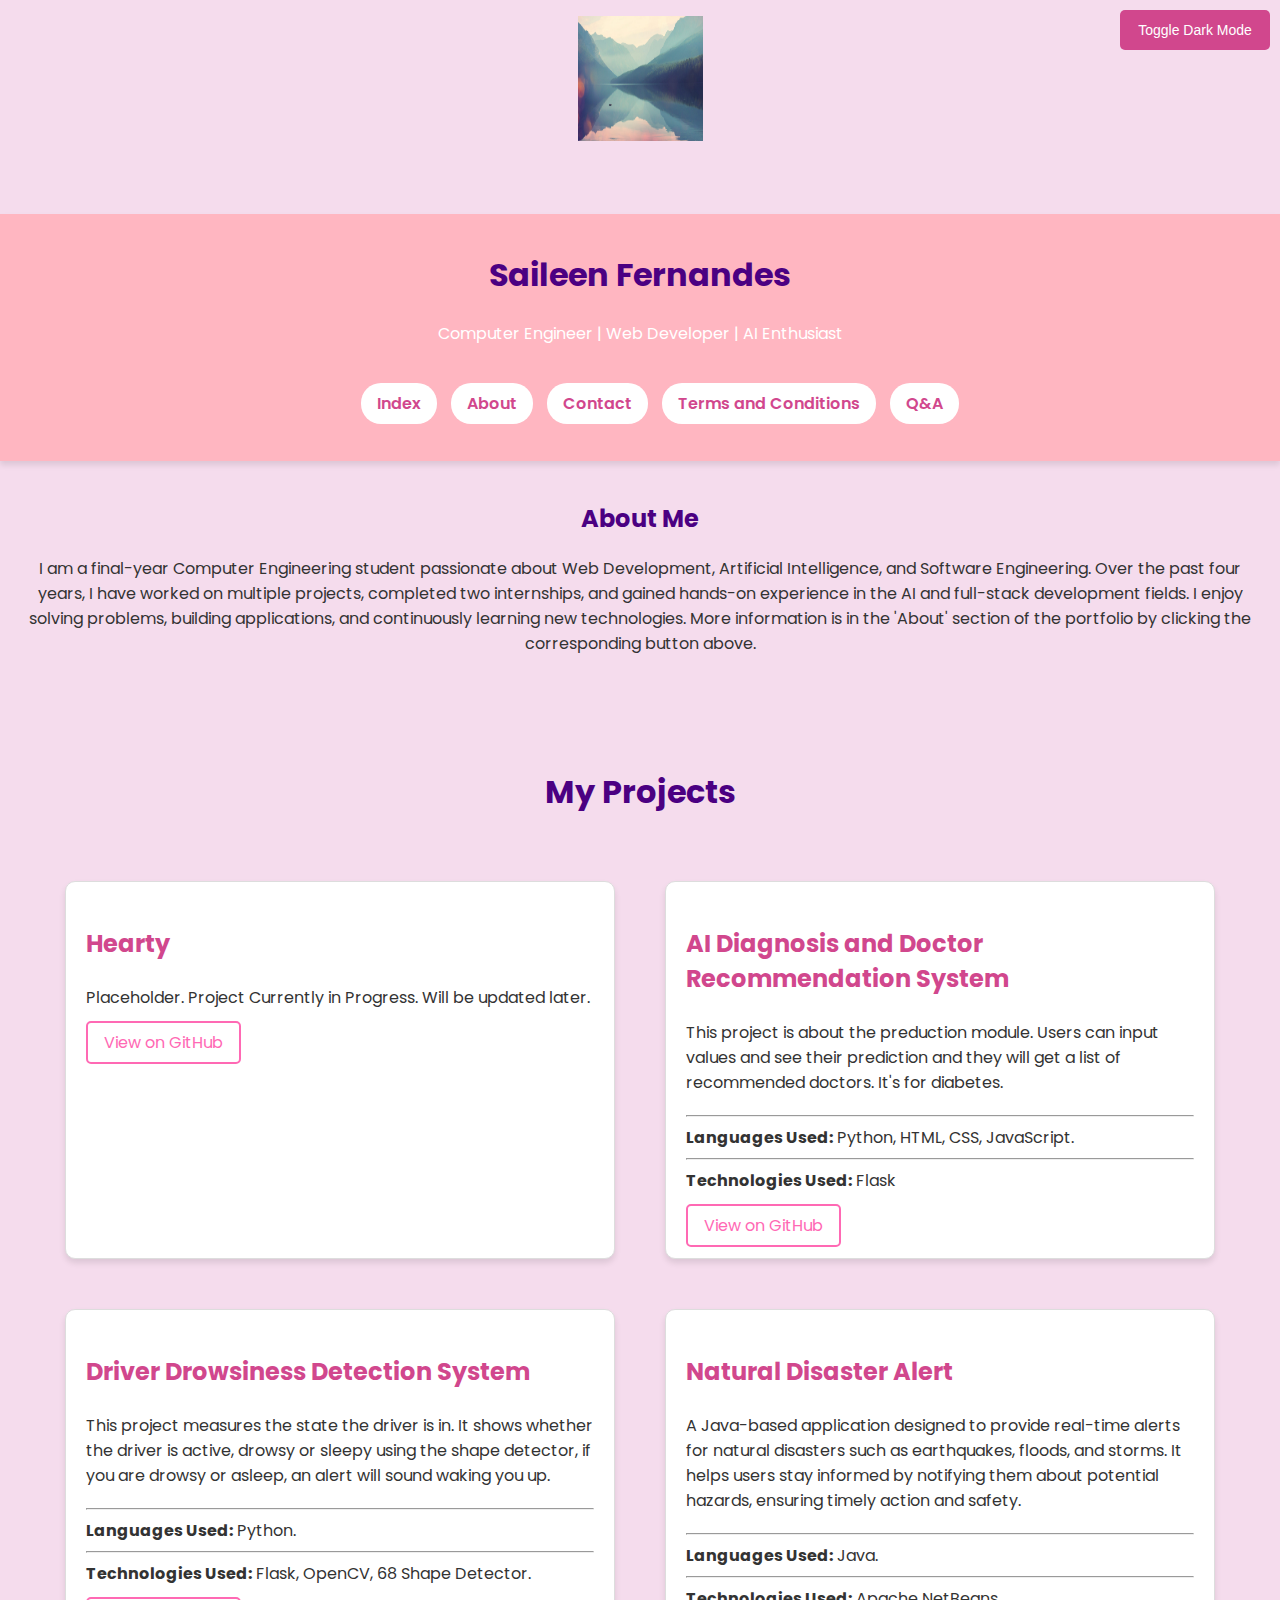
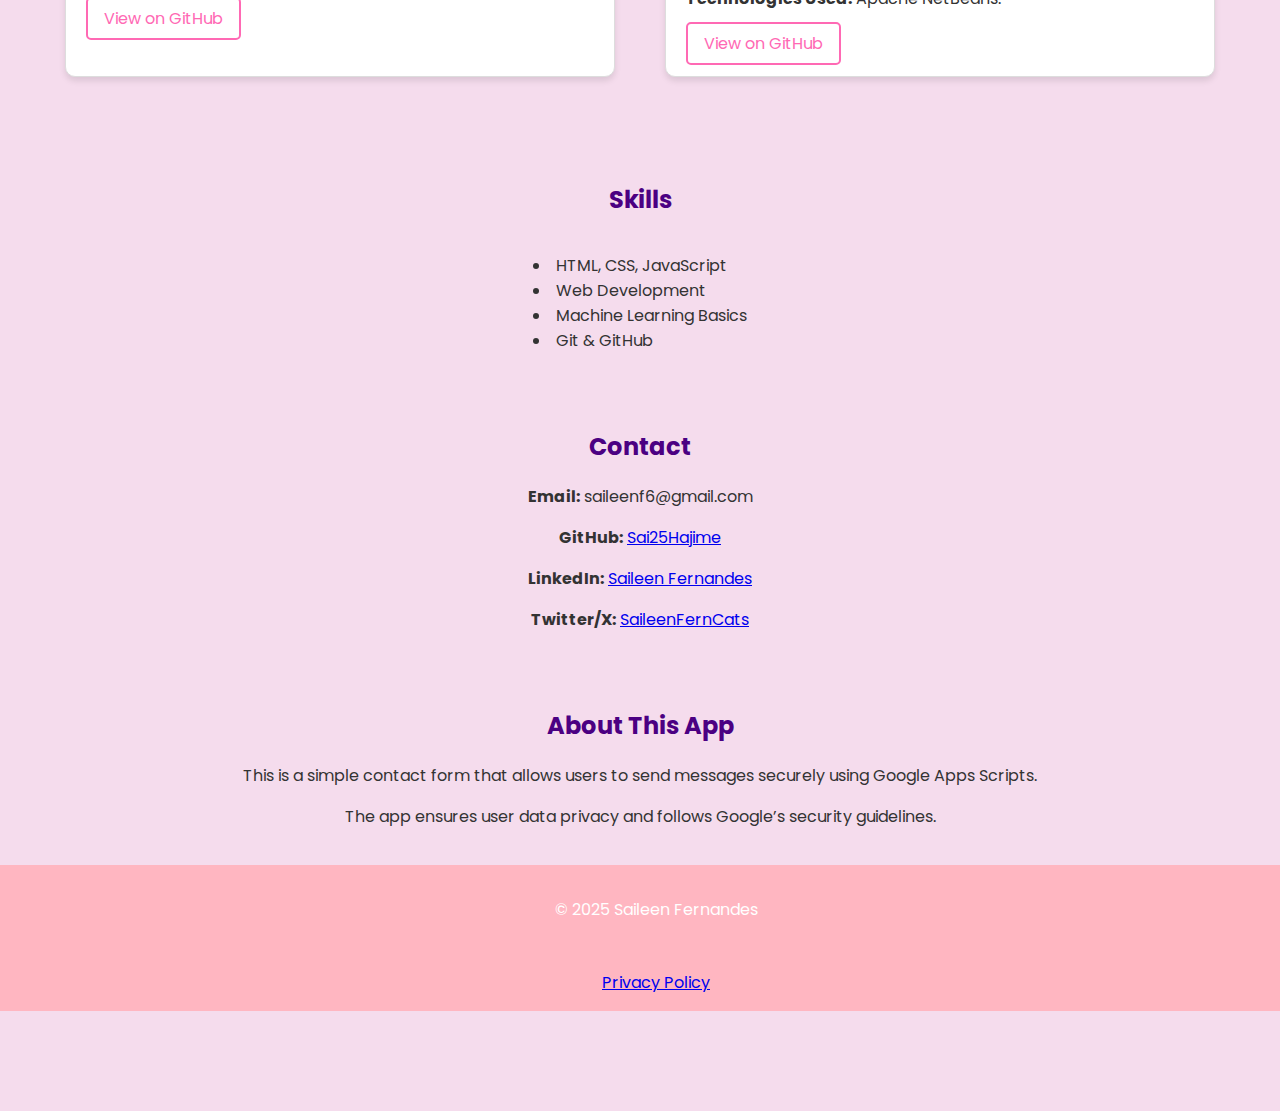
==== commit 36ec71f3: "Update index.html" ====
--- a/index.html
+++ b/index.html
@@ -14,8 +14,8 @@
 
     <p id = "head_bar">
 
-        <a href="index.html">
-          <img src="static/images/Theodore Pixel Art.jpeg" width="125" height="125" alt="Theodore Fairin">
+        <a href="theodore-fairin.html">
+          <img src="static/images/mountains.jpg" width="125" height="125" alt="Mountains">
         </a>
 
     </p>
--- a/static/css/styles.css
+++ b/static/css/styles.css
@@ -19,18 +19,23 @@
 
 /* Navigation */
 nav {
+    display: flex;
+    justify-content: center;
+    align-items: center;
+    flex-wrap: wrap;
     margin-top: 10px;
+    gap: 15px;
 }
 
 nav a {
     text-decoration: none;
     color: #d1478d;
     font-weight: 600;
-    margin: 0 15px;
     padding: 8px 16px;
     border-radius: 20px;
-    background-color: white; /* Hot pink */
+    background-color: white;
     transition: 0.3s ease-in-out;
+    white-space: nowrap;
 }
 
 nav a:hover {
@@ -182,6 +187,24 @@
 #skills {
     text-align: center; /* Keeps section title centered */
 }
+
+#core-values {
+    text-align: center; /* Centers the section title */
+}
+
+#core-values ul {
+    display: inline-block; /* Allows the list to be centered */
+    text-align: left; /* Keeps text properly aligned */
+    list-style: none; /* Removes default bullets */
+    padding: 0;
+}
+
+#core-values ul li::before {
+    content: "• "; /* Adds custom bullet */
+    color: #333; /* Bullet color */
+    font-weight: bold;
+}
+
 
 /* Center the form and improve styling */
 #contact-form {
@@ -329,3 +352,61 @@
         margin: 10px 0;
     }
 }
+
+    /* Adjust general section padding */
+    section {
+        padding: 20px;
+    }
+
+    /* Make navigation links stack instead of inline */
+   nav {
+        flex-direction: row; /* Ensure horizontal layout */
+        flex-wrap: wrap;
+        justify-content: center;
+        align-items: center;
+    }
+
+    nav a {
+        display: inline-block; /* Changed from block to inline-block */
+        margin: 5px; /* Reduced margin */
+        width: auto; /* Remove fixed width */
+        text-align: center;
+    }
+    /* Adjust header size for smaller screens */
+    header {
+        padding: 1rem;
+    }
+
+    /* Ensure contact form fits smaller screens */
+    #contact-form {
+        max-width: 95%; /* Make form nearly full width */
+        margin: 20px auto; /* Reduced vertical margin */
+        padding: 15px; /* Slightly reduced padding */
+    }
+
+    #contact-form input,
+    #contact-form textarea {
+        max-width: 100%; /* Full width of the form */
+        width: 80%;
+        padding: 10px; /* Slightly smaller padding */
+        font-size: 14px; /* Reduced font size for mobile */
+    }
+
+    #contact-form textarea {
+        height: 100px; /* Slightly shorter textarea */
+    }
+
+    #contact-form button {
+        width: 80%; /* Full width button */
+        max-width: 100%;
+        padding: 10px;
+        font-size: 16px;
+    }
+
+
+    /* Adjust button width for better tapping experience */
+    button {
+        width: 100%;
+        font-size: 14px;
+    }
+}
